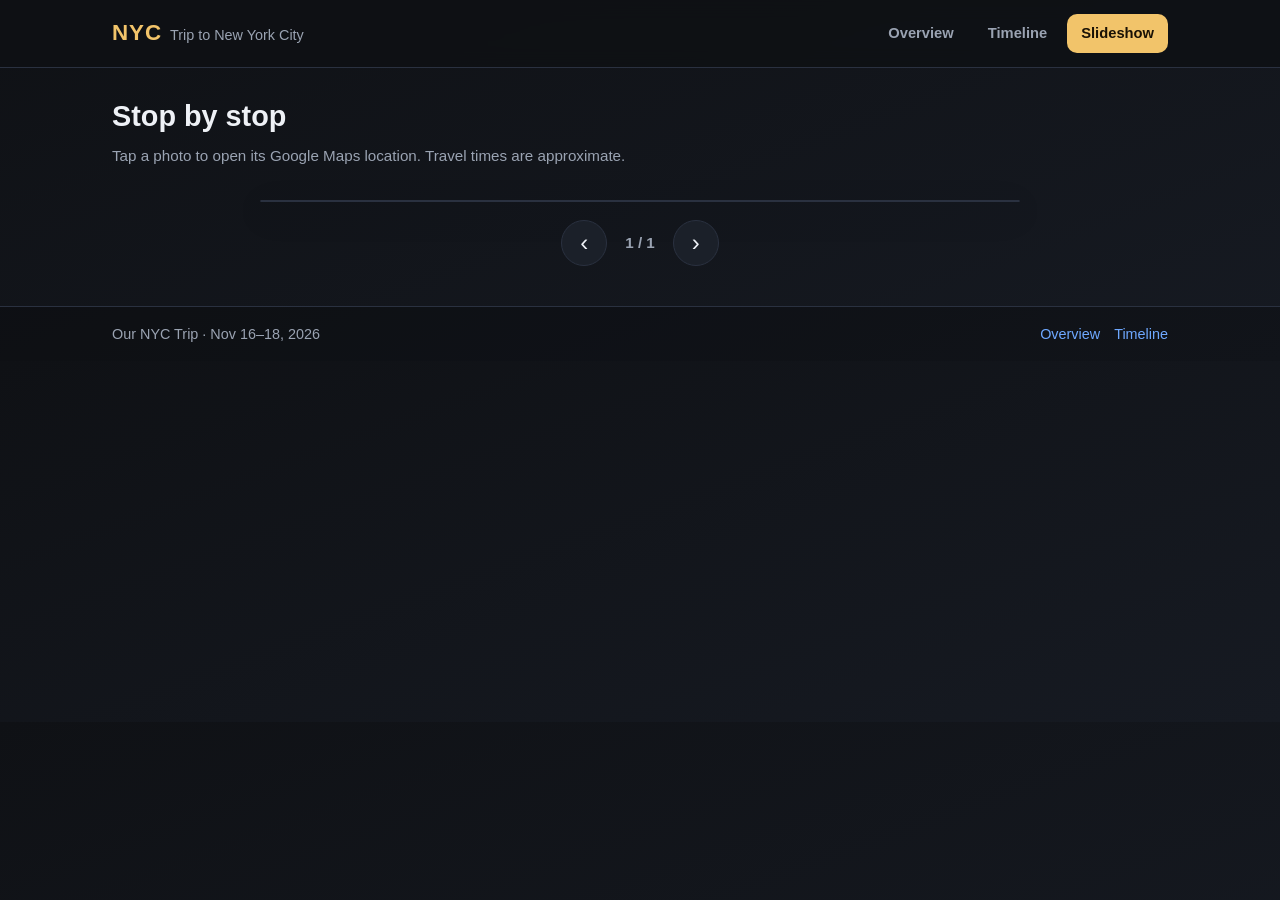
==== slideshow.html @ ad0619a7 "NYC trip 2026 website - overview, timeline, slideshow" ====
<!DOCTYPE html>
<html lang="en">
<head>
<meta charset="utf-8">
<meta name="viewport" content="width=device-width, initial-scale=1">
<title>New York City Trip · Slideshow</title>
<link rel="icon" href="data:image/svg+xml,<svg xmlns='http://www.w3.org/2000/svg' viewBox='0 0 100 100'><text y='.9em' font-size='90'>🗽</text></svg>">
<link rel="stylesheet" href="style.css">
</head>
<body>
<header class="site-header">
  <div class="header-inner">
    <div class="brand">
      <span class="brand-city">NYC</span>
      <span class="brand-sub">Trip to New York City</span>
    </div>
    <nav class="nav">
      <a href="index.html" class="nav-link">Overview</a>
      <a href="timeline.html" class="nav-link">Timeline</a>
      <a href="slideshow.html" class="nav-link active">Slideshow</a>
    </nav>
  </div>
</header>

<main>
  <div class="page-head">
    <h1>Stop by stop</h1>
    <p class="page-sub">Tap a photo to open its Google Maps location. Travel times are approximate.</p>
  </div>

  <div class="slide-stage" id="stage">
    <div class="slide" id="slide"></div>
    <div class="slide-nav">
      <button class="slide-btn" id="prev">‹</button>
      <div class="slide-counter" id="counter">1 / 1</div>
      <button class="slide-btn" id="next">›</button>
    </div>
  </div>
</main>

<footer class="site-footer">
  <div class="footer-inner">
    <span>Our NYC Trip · Nov 16–18, 2026</span>
    <span class="footer-links"><a href="index.html">Overview</a><a href="timeline.html">Timeline</a></span>
  </div>
</footer>

<script>
(function(){
  var slides = window.TRIP.slides;
  var idx = 0;
  var stage = document.getElementById("slide");
  var counter = document.getElementById("counter");
  document.getElementById("prev").onclick = function(){ idx=(idx-1+slides.length)%slides.length; render(); };
  document.getElementById("next").onclick = function(){ idx=(idx+1)%slides.length; render(); };

  function render(){
    var s = slides[idx];
    var travel = s.travel||{};
    var travelLine = travel.name ? "Getting here: from " + travel.name : "";
    var travelMode = travel.mode==="walk" ? " (~"+travel.min+" min walk)"
                    : travel.mode==="taxi" ? " (~"+travel.min+" min by taxi)"
                    : travel.mode==="flight" ? " (by flight)" : "";
    stage.innerHTML =
      "<div class=\"slide-img-wrap\">" +
        "<img src=\"assets/"+s.photo+"\" alt=\""+s.name+"\">" +
        "<div class=\"slide-img-label\">"+s.name+"</div>" +
      "</div>" +
      "<div class=\"slide-info\">" +
        "<div class=\"slide-day\">"+s.day+" · "+s.time+"</div>" +
        "<h2 class=\"slide-name\">"+s.name+"</h2>" +
        "<div class=\"slide-type\">"+s.type+"</div>" +
        "<p class=\"slide-action\">"+s.action+"</p>" +
        (travelLine ? "<p class=\"slide-travel\">"+travelLine+travelMode+"</p>" : "") +
        (s.hours ? "<p class=\"slide-hours\">🕒 "+s.hours+"</p>" : "") +
        "<div class=\"slide-links\">" +
          "<a href=\""+s.gmaps+"\" target=\"_blank\" rel=\"noopener\">📍 Google Maps</a>" +
          (s.website ? "<a href=\""+s.website+"\" target=\"_blank\" rel=\"noopener\">🔗 Website</a>" : "") +
        "</div>" +
      "</div>";
    counter.textContent = (idx+1) + " / " + slides.length;
  }
  render();
})();
</script>
</body>
</html>
---- style.css ----
/* ===== NYC Trip — shared styles ===== */
:root{
  --bg:#0f1115;
  --bg2:#161a22;
  --card:#1b2029;
  --card2:#202632;
  --ink:#eef1f6;
  --muted:#9aa3b2;
  --line:#2a3140;
  --accent:#f2c46a;
  --accent2:#6ea8ff;
  --shadow:0 10px 30px rgba(0,0,0,.45);
  --radius:16px;
}
*{box-sizing:border-box}
html,body{margin:0;padding:0}
body{
  font-family:-apple-system,BlinkMacSystemFont,"Segoe UI",Roboto,Helvetica,Arial,sans-serif;
  background:linear-gradient(160deg,var(--bg),var(--bg2));
  color:var(--ink);
  line-height:1.55;
  -webkit-font-smoothing:antialiased;
}
a{color:inherit}

/* ===== Header ===== */
.site-header{
  position:sticky;top:0;z-index:50;
  background:rgba(15,17,21,.85);
  backdrop-filter:blur(10px);
  border-bottom:1px solid var(--line);
}
.header-inner{
  max-width:1100px;margin:0 auto;
  display:flex;align-items:center;justify-content:space-between;
  padding:14px 22px;gap:16px;flex-wrap:wrap;
}
.brand{display:flex;align-items:baseline;gap:8px}
.brand-city{font-weight:800;font-size:1.4rem;letter-spacing:.04em;color:var(--accent)}
.brand-sub{color:var(--muted);font-size:.9rem}
.nav{display:flex;gap:6px}
.nav-link{
  padding:8px 14px;border-radius:10px;color:var(--muted);
  text-decoration:none;font-weight:600;font-size:.92rem;
  transition:background .2s,color .2s;
}
.nav-link:hover{background:var(--card2);color:var(--ink)}
.nav-link.active{background:var(--accent);color:#1a1205}

/* ===== Layout ===== */
main{max-width:1100px;margin:0 auto;padding:0 22px 40px}
.section{padding:34px 0}
.section-title{
  font-size:1.55rem;font-weight:700;margin:0 0 6px;letter-spacing:.01em;
}
.section-note{color:var(--muted);margin:0 0 18px;font-size:.95rem}
.page-head{padding:26px 0 8px}
.page-head h1{font-size:1.8rem;margin:0 0 6px}
.page-sub{color:var(--muted);margin:0;font-size:.95rem}

/* ===== Hero ===== */
.hero{
  display:grid;grid-template-columns:1fr;gap:24px;
  padding:38px 0 26px;
}
.hero-text .kicker{color:var(--accent2);font-weight:700;margin:0 0 6px}
.hero-text h1{font-size:clamp(1.9rem,4vw,2.8rem);margin:0 0 8px;line-height:1.05}
.hero-sub{color:var(--muted);margin:0 0 20px;font-size:1.05rem}
.hero-cta{display:flex;gap:12px;flex-wrap:wrap}
.btn{
  display:inline-block;padding:12px 20px;border-radius:12px;font-weight:700;
  text-decoration:none;transition:transform .12s,background .2s;
}
.btn:active{transform:scale(.97)}
.btn-primary{background:var(--accent);color:#1a1205}
.btn-primary:hover{filter:brightness(1.08)}
.btn-ghost{border:1px solid var(--line);color:var(--ink)}
.btn-ghost:hover{background:var(--card2)}
.hero-photo{
  background:url("assets/times-square-0.jpg") center/cover no-repeat;
  height:320px;border-radius:var(--radius);box-shadow:var(--shadow);
  margin-top:8px;
}

/* ===== Cards (overview) ===== */
.card-grid{
  display:grid;grid-template-columns:repeat(auto-fit,minmax(280px,1fr));gap:16px;
}
.card{
  background:var(--card);border:1px solid var(--line);border-radius:var(--radius);
  padding:18px;
}
.card-icon{font-size:1.7rem;margin-bottom:6px}
.card h3{margin:0 0 10px;font-size:1.1rem}
.flight-row{margin-bottom:10px}
.flight-label{display:block;font-weight:700;color:var(--accent2);margin-bottom:3px}
.flight-line{font-size:.95rem}
.flight-time{color:var(--muted);font-size:.85rem}
.hotel-card{display:flex;gap:14px;align-items:flex-start}
.hotel-thumb{width:88px;height:88px;border-radius:12px;object-fit:cover;flex:0 0 auto}
.hotel-name{font-weight:700}
.hotel-addr{color:var(--muted);font-size:.85rem;margin:2px 0 8px}
.hotel-meta{display:flex;gap:8px;flex-wrap:wrap}
.meta-chip{
  background:var(--card2);border:1px solid var(--line);border-radius:20px;
  padding:4px 10px;font-size:.82rem;
}
.meta-chip a{color:var(--accent2);text-decoration:none}
.travelers{font-size:1rem}
.glance{margin:0;padding-left:20px}
.glance li{margin-bottom:4px;color:var(--muted)}

/* ===== Day cards ===== */
.day-cards{display:grid;grid-template-columns:repeat(auto-fit,minmax(240px,1fr));gap:16px}
.day-card{
  background:var(--card);border:1px solid var(--line);border-radius:var(--radius);
  padding:18px;
}
.day-card-head{font-weight:700;color:var(--accent);margin-bottom:10px}
.day-card ul{margin:0;padding-left:18px;color:var(--muted)}
.day-card li{margin-bottom:5px}

/* ===== Sights grid ===== */
.sight-grid{display:grid;grid-template-columns:repeat(auto-fill,minmax(150px,1fr));gap:14px}
.sight{display:block;text-align:center;border-radius:14px;overflow:hidden;border:1px solid var(--line)}
.sight img{width:100%;height:110px;object-fit:cover;display:block}
.sight span{display:block;padding:8px;color:var(--ink);font-size:.85rem;font-weight:600;background:var(--card)}
.sight:hover img{opacity:.9}

/* ===== Timeline ===== */
.tl-day{margin-top:34px}
.tl-day-head{
  display:flex;align-items:baseline;gap:12px;
  margin-bottom:14px;padding-bottom:8px;border-bottom:1px solid var(--line);
}
.tl-day-label{font-size:1.35rem;font-weight:800;color:var(--accent)}
.tl-day-date{color:var(--muted);font-size:.9rem}
.tl-list{list-style:none;margin:0;padding:0;position:relative}
.tl-item{position:relative;padding-left:26px;margin-bottom:0}
.tl-item::before{
  content:"";position:absolute;left:0;top:0;width:11px;height:11px;border-radius:50%;
  background:var(--accent);box-shadow:0 0 0 3px rgba(242,196,106,.2);
}
.tl-item:not(:last-child)::after{
  content:"";position:absolute;left:5px;top:13px;bottom:-22px;width:1px;background:var(--line);
}
.tl-travel{color:var(--muted);font-size:.88rem;margin:6px 0 10px}
.tl-travel-mode{font-weight:700;color:var(--ink)}
.tl-travel-note{color:var(--muted);font-size:.8rem}
.tl-card{
  background:var(--card);border:1px solid var(--line);border-radius:14px;
  padding:14px 16px;margin-bottom:26px;
}
.tl-card-top{display:flex;justify-content:space-between;align-items:center;gap:10px}
.tl-time{font-weight:700;color:var(--accent2)}
.tl-type{font-size:.78rem;color:var(--muted);text-transform:uppercase;letter-spacing:.04em}
.tl-card-name{font-size:1.1rem;font-weight:700;margin:6px 0 3px}
.tl-card-action{color:var(--muted);font-size:.92rem;margin-bottom:8px}
.tl-card-links a{color:var(--accent2);text-decoration:none;font-weight:600;font-size:.9rem}
.tl-card-links a:hover{text-decoration:underline}
.tl-free{margin-top:10px}
.tl-free-label{font-weight:700;color:var(--accent);font-size:.9rem}
.tl-free-chip{
  display:inline-block;background:var(--card2);border:1px solid var(--line);
  border-radius:20px;padding:4px 12px;margin:6px 4px 0 0;color:var(--ink);
  text-decoration:none;font-size:.85rem;
}
.tl-free-chip:hover{border-color:var(--accent2)}

/* ===== Slideshow ===== */
.slide-stage{max-width:760px;margin:24px auto 0}
.slide{
  background:var(--card);border:1px solid var(--line);border-radius:var(--radius);
  overflow:hidden;box-shadow:var(--shadow);
}
.slide-img-wrap{position:relative}
.slide-img-wrap img{width:100%;height:400px;object-fit:cover;display:block}
.slide-img-label{
  position:absolute;left:16px;bottom:16px;background:rgba(0,0,0,.55);
  padding:6px 14px;border-radius:8px;font-weight:700;font-size:1rem;
}
.slide-info{padding:20px 22px}
.slide-day{color:var(--accent2);font-weight:700;font-size:.9rem}
.slide-name{font-size:1.5rem;margin:4px 0 4px}
.slide-type{color:var(--muted);font-size:.85rem;text-transform:uppercase;letter-spacing:.04em;margin-bottom:8px}
.slide-action{color:var(--ink);margin:0 0 10px}
.slide-travel{color:var(--muted);font-size:.92rem;margin:0 0 6px}
.slide-hours{color:var(--muted);font-size:.9rem;margin:0 0 10px}
.slide-links{display:flex;gap:12px;flex-wrap:wrap}
.slide-links a{
  display:inline-block;background:var(--accent);color:#1a1205;
  padding:10px 16px;border-radius:12px;text-decoration:none;font-weight:700;
}
.slide-links a:hover{filter:brightness(1.08)}
.slide-nav{display:flex;align-items:center;justify-content:center;gap:18px;margin-top:18px}
.slide-btn{
  width:46px;height:46px;border-radius:50%;border:1px solid var(--line);
  background:var(--card);color:var(--ink);font-size:1.5rem;cursor:pointer;
}
.slide-btn:hover{background:var(--card2)}
.slide-counter{color:var(--muted);font-size:.95rem;font-weight:600}

/* ===== Footer ===== */
.site-footer{border-top:1px solid var(--line);background:rgba(0,0,0,.25)}
.footer-inner{
  max-width:1100px;margin:0 auto;padding:16px 22px;
  display:flex;justify-content:space-between;flex-wrap:wrap;gap:8px;color:var(--muted);font-size:.9rem;
}
.footer-links{display:flex;gap:14px}
.footer-links a{color:var(--accent2);text-decoration:none}

/* ===== Responsive ===== */
@media(max-width:640px){
  .hero-photo{height:240px}
  .slide-img-wrap img{height:280px}
  .header-inner{padding:12px 14px}
  main{padding:0 14px 30px}
}
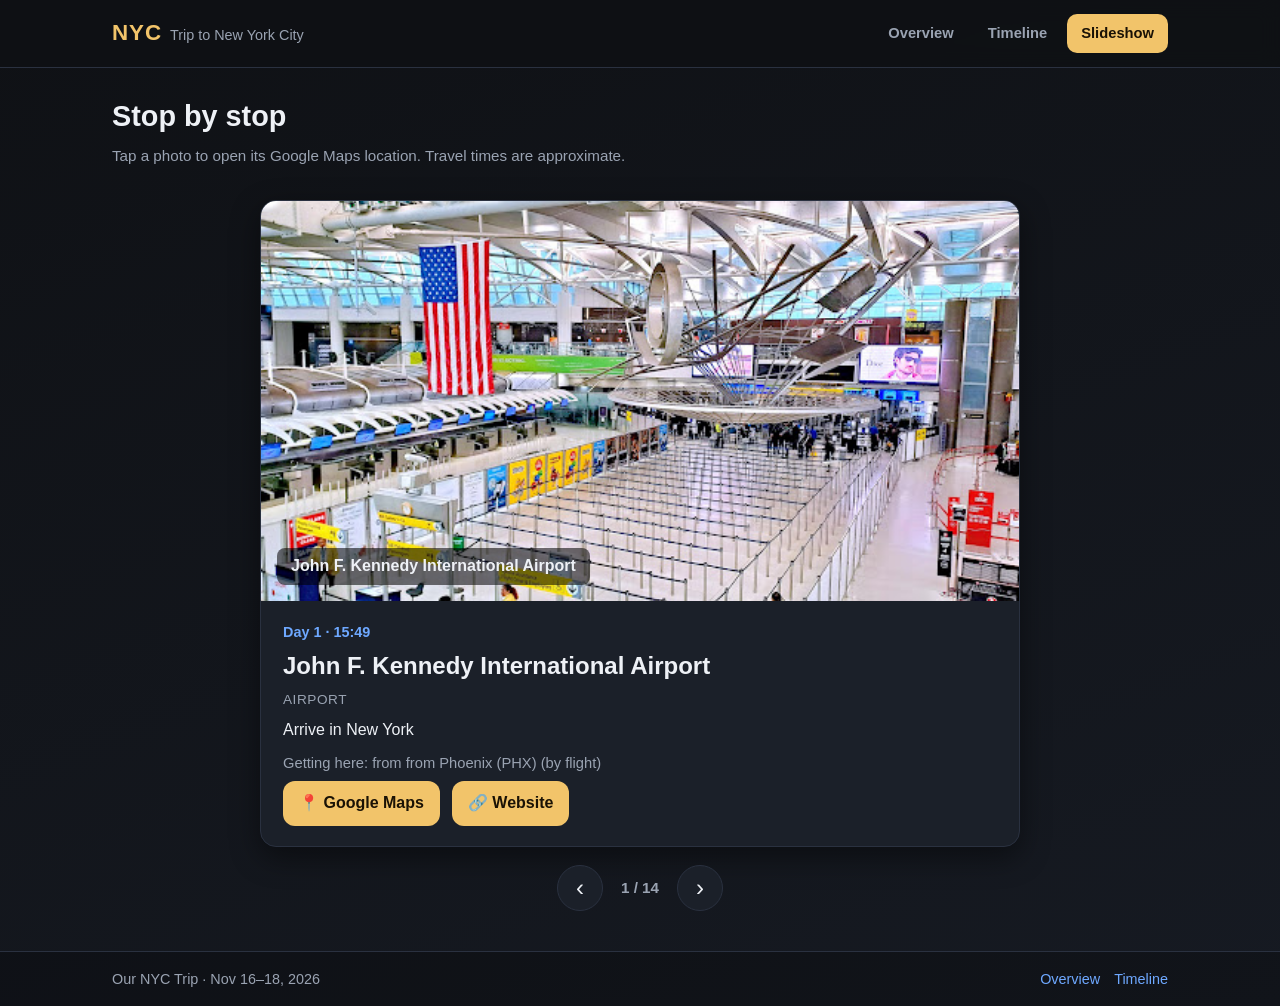
==== commit 0207413e: "Fix timeline/slideshow (load data.js), update Day 2 plan, fix weekday labels" ====
--- a/slideshow.html
+++ b/slideshow.html
@@ -45,6 +45,7 @@
   </div>
 </footer>
 
+<script src="data.js"></script>
 <script>
 (function(){
   var slides = window.TRIP.slides;
@@ -61,6 +62,15 @@
     var travelMode = travel.mode==="walk" ? " (~"+travel.min+" min walk)"
                     : travel.mode==="taxi" ? " (~"+travel.min+" min by taxi)"
                     : travel.mode==="flight" ? " (by flight)" : "";
+    var opts = "";
+    if(s.options){
+      opts = "<div class=\"slide-options\">";
+      opts += "<span class=\"tl-options-label\">Pick one:</span> ";
+      s.options.forEach(function(o){
+        opts += "<a class=\"tl-free-chip\" href=\""+o.gmaps+"\" target=\"_blank\" rel=\"noopener\">"+o.name+"</a>";
+      });
+      opts += "</div>";
+    }
     stage.innerHTML =
       "<div class=\"slide-img-wrap\">" +
         "<img src=\"assets/"+s.photo+"\" alt=\""+s.name+"\">" +
@@ -73,6 +83,7 @@
         "<p class=\"slide-action\">"+s.action+"</p>" +
         (travelLine ? "<p class=\"slide-travel\">"+travelLine+travelMode+"</p>" : "") +
         (s.hours ? "<p class=\"slide-hours\">🕒 "+s.hours+"</p>" : "") +
+        opts +
         "<div class=\"slide-links\">" +
           "<a href=\""+s.gmaps+"\" target=\"_blank\" rel=\"noopener\">📍 Google Maps</a>" +
           (s.website ? "<a href=\""+s.website+"\" target=\"_blank\" rel=\"noopener\">🔗 Website</a>" : "") +
--- a/style.css
+++ b/style.css
@@ -216,3 +216,9 @@
   .header-inner{padding:12px 14px}
   main{padding:0 14px 30px}
 }
+
+/* ===== Options (dinner choice) ===== */
+.tl-travel-from{color:var(--muted)}
+.tl-options,.slide-options{margin:10px 0;display:flex;flex-wrap:wrap;gap:8px;align-items:center}
+.tl-options-label{color:var(--muted);font-size:.9rem;font-weight:600}
+.tl-options .tl-free-chip,.slide-options .tl-free-chip{background:var(--accent);color:#1a1205;font-weight:600}
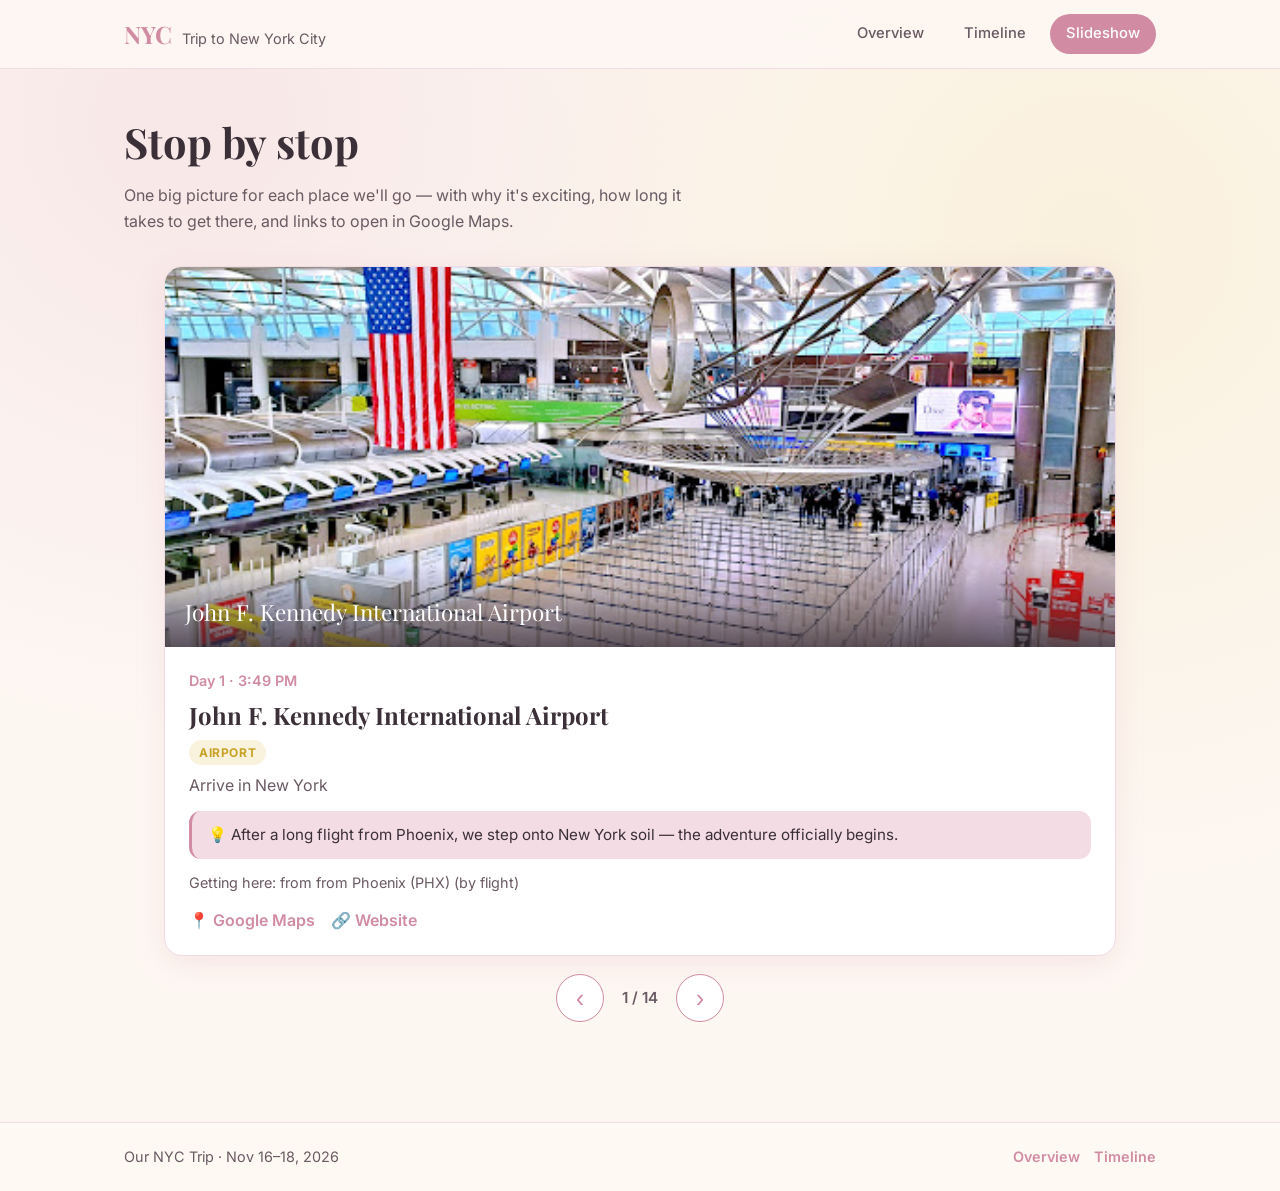
==== commit c9d41518: "Girly-modern redesign: AM/PM times, thoughtful notes, gap suggestions, brand-store photos" ====
--- a/slideshow.html
+++ b/slideshow.html
@@ -4,7 +4,10 @@
 <meta charset="utf-8">
 <meta name="viewport" content="width=device-width, initial-scale=1">
 <title>New York City Trip · Slideshow</title>
-<link rel="icon" href="data:image/svg+xml,<svg xmlns='http://www.w3.org/2000/svg' viewBox='0 0 100 100'><text y='.9em' font-size='90'>🗽</text></svg>">
+<link rel="icon" href="data:image/svg+xml,<svg xmlns='http://www.w3.org/2000/svg' viewBox='0 0 100 100'><text y='.9em' font-size='90'>✨</text></svg>">
+<link rel="preconnect" href="https://fonts.googleapis.com">
+<link rel="preconnect" href="https://fonts.gstatic.com" crossorigin>
+<link href="https://fonts.googleapis.com/css2?family=Playfair+Display:ital,wght@0,500;0,700;1,500&family=Inter:wght@400;500;600&display=swap" rel="stylesheet">
 <link rel="stylesheet" href="style.css">
 </head>
 <body>
@@ -25,15 +28,15 @@
 <main>
   <div class="page-head">
     <h1>Stop by stop</h1>
-    <p class="page-sub">Tap a photo to open its Google Maps location. Travel times are approximate.</p>
+    <p class="page-sub">One big picture for each place we'll go — with why it's exciting, how long it takes to get there, and links to open in Google Maps.</p>
   </div>
 
   <div class="slide-stage" id="stage">
     <div class="slide" id="slide"></div>
     <div class="slide-nav">
-      <button class="slide-btn" id="prev">‹</button>
+      <button class="slide-btn" id="prev" aria-label="Previous">‹</button>
       <div class="slide-counter" id="counter">1 / 1</div>
-      <button class="slide-btn" id="next">›</button>
+      <button class="slide-btn" id="next" aria-label="Next">›</button>
     </div>
   </div>
 </main>
@@ -55,6 +58,21 @@
   document.getElementById("prev").onclick = function(){ idx=(idx-1+slides.length)%slides.length; render(); };
   document.getElementById("next").onclick = function(){ idx=(idx+1)%slides.length; render(); };
 
+  function gapBlock(gap){
+    if(!gap) return "";
+    var h = "<div class=\"slide-gap\">";
+    h += "<span class=\"tl-gap-label\">✨ " + gap.text + "</span>";
+    h += "<span class=\"tl-gap-sub\">Ideas to fill it:</span> ";
+    (gap.suggestions||[]).forEach(function(k){
+      var p = window.TRIP.places ? window.TRIP.places[k] : null;
+      if(p){
+        h += "<a class=\"tl-free-chip\" href=\"" + p.gmaps + "\" target=\"_blank\" rel=\"noopener\">"+p.name+"</a>";
+      }
+    });
+    h += "</div>";
+    return h;
+  }
+
   function render(){
     var s = slides[idx];
     var travel = s.travel||{};
@@ -67,10 +85,11 @@
       opts = "<div class=\"slide-options\">";
       opts += "<span class=\"tl-options-label\">Pick one:</span> ";
       s.options.forEach(function(o){
-        opts += "<a class=\"tl-free-chip\" href=\""+o.gmaps+"\" target=\"_blank\" rel=\"noopener\">"+o.name+"</a>";
+        opts += "<a class=\"tl-free-chip\" href=\"" + o.gmaps + "\" target=\"_blank\" rel=\"noopener\">"+o.name+"</a>";
       });
       opts += "</div>";
     }
+    var note = s.note ? "<p class=\"slide-note\">💡 " + s.note + "</p>" : "";
     stage.innerHTML =
       "<div class=\"slide-img-wrap\">" +
         "<img src=\"assets/"+s.photo+"\" alt=\""+s.name+"\">" +
@@ -81,9 +100,11 @@
         "<h2 class=\"slide-name\">"+s.name+"</h2>" +
         "<div class=\"slide-type\">"+s.type+"</div>" +
         "<p class=\"slide-action\">"+s.action+"</p>" +
+        note +
         (travelLine ? "<p class=\"slide-travel\">"+travelLine+travelMode+"</p>" : "") +
         (s.hours ? "<p class=\"slide-hours\">🕒 "+s.hours+"</p>" : "") +
         opts +
+        "<div class=\"slide-gap-wrap\">" + gapBlock(s.gap) + "</div>" +
         "<div class=\"slide-links\">" +
           "<a href=\""+s.gmaps+"\" target=\"_blank\" rel=\"noopener\">📍 Google Maps</a>" +
           (s.website ? "<a href=\""+s.website+"\" target=\"_blank\" rel=\"noopener\">🔗 Website</a>" : "") +
--- a/style.css
+++ b/style.css
@@ -1,224 +1,470 @@
-/* ===== NYC Trip — shared styles ===== */
-:root{
-  --bg:#0f1115;
-  --bg2:#161a22;
-  --card:#1b2029;
-  --card2:#202632;
-  --ink:#eef1f6;
-  --muted:#9aa3b2;
-  --line:#2a3140;
-  --accent:#f2c46a;
-  --accent2:#6ea8ff;
-  --shadow:0 10px 30px rgba(0,0,0,.45);
-  --radius:16px;
-}
-*{box-sizing:border-box}
-html,body{margin:0;padding:0}
-body{
-  font-family:-apple-system,BlinkMacSystemFont,"Segoe UI",Roboto,Helvetica,Arial,sans-serif;
-  background:linear-gradient(160deg,var(--bg),var(--bg2));
-  color:var(--ink);
-  line-height:1.55;
-  -webkit-font-smoothing:antialiased;
-}
-a{color:inherit}
-
-/* ===== Header ===== */
-.site-header{
-  position:sticky;top:0;z-index:50;
-  background:rgba(15,17,21,.85);
-  backdrop-filter:blur(10px);
-  border-bottom:1px solid var(--line);
-}
-.header-inner{
-  max-width:1100px;margin:0 auto;
-  display:flex;align-items:center;justify-content:space-between;
-  padding:14px 22px;gap:16px;flex-wrap:wrap;
-}
-.brand{display:flex;align-items:baseline;gap:8px}
-.brand-city{font-weight:800;font-size:1.4rem;letter-spacing:.04em;color:var(--accent)}
-.brand-sub{color:var(--muted);font-size:.9rem}
-.nav{display:flex;gap:6px}
-.nav-link{
-  padding:8px 14px;border-radius:10px;color:var(--muted);
-  text-decoration:none;font-weight:600;font-size:.92rem;
-  transition:background .2s,color .2s;
-}
-.nav-link:hover{background:var(--card2);color:var(--ink)}
-.nav-link.active{background:var(--accent);color:#1a1205}
-
-/* ===== Layout ===== */
-main{max-width:1100px;margin:0 auto;padding:0 22px 40px}
-.section{padding:34px 0}
-.section-title{
-  font-size:1.55rem;font-weight:700;margin:0 0 6px;letter-spacing:.01em;
-}
-.section-note{color:var(--muted);margin:0 0 18px;font-size:.95rem}
-.page-head{padding:26px 0 8px}
-.page-head h1{font-size:1.8rem;margin:0 0 6px}
-.page-sub{color:var(--muted);margin:0;font-size:.95rem}
-
-/* ===== Hero ===== */
-.hero{
-  display:grid;grid-template-columns:1fr;gap:24px;
-  padding:38px 0 26px;
-}
-.hero-text .kicker{color:var(--accent2);font-weight:700;margin:0 0 6px}
-.hero-text h1{font-size:clamp(1.9rem,4vw,2.8rem);margin:0 0 8px;line-height:1.05}
-.hero-sub{color:var(--muted);margin:0 0 20px;font-size:1.05rem}
-.hero-cta{display:flex;gap:12px;flex-wrap:wrap}
-.btn{
-  display:inline-block;padding:12px 20px;border-radius:12px;font-weight:700;
-  text-decoration:none;transition:transform .12s,background .2s;
-}
-.btn:active{transform:scale(.97)}
-.btn-primary{background:var(--accent);color:#1a1205}
-.btn-primary:hover{filter:brightness(1.08)}
-.btn-ghost{border:1px solid var(--line);color:var(--ink)}
-.btn-ghost:hover{background:var(--card2)}
-.hero-photo{
-  background:url("assets/times-square-0.jpg") center/cover no-repeat;
-  height:320px;border-radius:var(--radius);box-shadow:var(--shadow);
-  margin-top:8px;
-}
-
-/* ===== Cards (overview) ===== */
-.card-grid{
-  display:grid;grid-template-columns:repeat(auto-fit,minmax(280px,1fr));gap:16px;
-}
-.card{
-  background:var(--card);border:1px solid var(--line);border-radius:var(--radius);
-  padding:18px;
-}
-.card-icon{font-size:1.7rem;margin-bottom:6px}
-.card h3{margin:0 0 10px;font-size:1.1rem}
-.flight-row{margin-bottom:10px}
-.flight-label{display:block;font-weight:700;color:var(--accent2);margin-bottom:3px}
-.flight-line{font-size:.95rem}
-.flight-time{color:var(--muted);font-size:.85rem}
-.hotel-card{display:flex;gap:14px;align-items:flex-start}
-.hotel-thumb{width:88px;height:88px;border-radius:12px;object-fit:cover;flex:0 0 auto}
-.hotel-name{font-weight:700}
-.hotel-addr{color:var(--muted);font-size:.85rem;margin:2px 0 8px}
-.hotel-meta{display:flex;gap:8px;flex-wrap:wrap}
-.meta-chip{
-  background:var(--card2);border:1px solid var(--line);border-radius:20px;
-  padding:4px 10px;font-size:.82rem;
-}
-.meta-chip a{color:var(--accent2);text-decoration:none}
-.travelers{font-size:1rem}
-.glance{margin:0;padding-left:20px}
-.glance li{margin-bottom:4px;color:var(--muted)}
-
-/* ===== Day cards ===== */
-.day-cards{display:grid;grid-template-columns:repeat(auto-fit,minmax(240px,1fr));gap:16px}
-.day-card{
-  background:var(--card);border:1px solid var(--line);border-radius:var(--radius);
-  padding:18px;
-}
-.day-card-head{font-weight:700;color:var(--accent);margin-bottom:10px}
-.day-card ul{margin:0;padding-left:18px;color:var(--muted)}
-.day-card li{margin-bottom:5px}
-
-/* ===== Sights grid ===== */
-.sight-grid{display:grid;grid-template-columns:repeat(auto-fill,minmax(150px,1fr));gap:14px}
-.sight{display:block;text-align:center;border-radius:14px;overflow:hidden;border:1px solid var(--line)}
-.sight img{width:100%;height:110px;object-fit:cover;display:block}
-.sight span{display:block;padding:8px;color:var(--ink);font-size:.85rem;font-weight:600;background:var(--card)}
-.sight:hover img{opacity:.9}
-
-/* ===== Timeline ===== */
-.tl-day{margin-top:34px}
-.tl-day-head{
-  display:flex;align-items:baseline;gap:12px;
-  margin-bottom:14px;padding-bottom:8px;border-bottom:1px solid var(--line);
-}
-.tl-day-label{font-size:1.35rem;font-weight:800;color:var(--accent)}
-.tl-day-date{color:var(--muted);font-size:.9rem}
-.tl-list{list-style:none;margin:0;padding:0;position:relative}
-.tl-item{position:relative;padding-left:26px;margin-bottom:0}
-.tl-item::before{
-  content:"";position:absolute;left:0;top:0;width:11px;height:11px;border-radius:50%;
-  background:var(--accent);box-shadow:0 0 0 3px rgba(242,196,106,.2);
-}
-.tl-item:not(:last-child)::after{
-  content:"";position:absolute;left:5px;top:13px;bottom:-22px;width:1px;background:var(--line);
-}
-.tl-travel{color:var(--muted);font-size:.88rem;margin:6px 0 10px}
-.tl-travel-mode{font-weight:700;color:var(--ink)}
-.tl-travel-note{color:var(--muted);font-size:.8rem}
-.tl-card{
-  background:var(--card);border:1px solid var(--line);border-radius:14px;
-  padding:14px 16px;margin-bottom:26px;
-}
-.tl-card-top{display:flex;justify-content:space-between;align-items:center;gap:10px}
-.tl-time{font-weight:700;color:var(--accent2)}
-.tl-type{font-size:.78rem;color:var(--muted);text-transform:uppercase;letter-spacing:.04em}
-.tl-card-name{font-size:1.1rem;font-weight:700;margin:6px 0 3px}
-.tl-card-action{color:var(--muted);font-size:.92rem;margin-bottom:8px}
-.tl-card-links a{color:var(--accent2);text-decoration:none;font-weight:600;font-size:.9rem}
-.tl-card-links a:hover{text-decoration:underline}
-.tl-free{margin-top:10px}
-.tl-free-label{font-weight:700;color:var(--accent);font-size:.9rem}
-.tl-free-chip{
-  display:inline-block;background:var(--card2);border:1px solid var(--line);
-  border-radius:20px;padding:4px 12px;margin:6px 4px 0 0;color:var(--ink);
-  text-decoration:none;font-size:.85rem;
-}
-.tl-free-chip:hover{border-color:var(--accent2)}
-
-/* ===== Slideshow ===== */
-.slide-stage{max-width:760px;margin:24px auto 0}
-.slide{
-  background:var(--card);border:1px solid var(--line);border-radius:var(--radius);
-  overflow:hidden;box-shadow:var(--shadow);
-}
-.slide-img-wrap{position:relative}
-.slide-img-wrap img{width:100%;height:400px;object-fit:cover;display:block}
-.slide-img-label{
-  position:absolute;left:16px;bottom:16px;background:rgba(0,0,0,.55);
-  padding:6px 14px;border-radius:8px;font-weight:700;font-size:1rem;
-}
-.slide-info{padding:20px 22px}
-.slide-day{color:var(--accent2);font-weight:700;font-size:.9rem}
-.slide-name{font-size:1.5rem;margin:4px 0 4px}
-.slide-type{color:var(--muted);font-size:.85rem;text-transform:uppercase;letter-spacing:.04em;margin-bottom:8px}
-.slide-action{color:var(--ink);margin:0 0 10px}
-.slide-travel{color:var(--muted);font-size:.92rem;margin:0 0 6px}
-.slide-hours{color:var(--muted);font-size:.9rem;margin:0 0 10px}
-.slide-links{display:flex;gap:12px;flex-wrap:wrap}
-.slide-links a{
-  display:inline-block;background:var(--accent);color:#1a1205;
-  padding:10px 16px;border-radius:12px;text-decoration:none;font-weight:700;
-}
-.slide-links a:hover{filter:brightness(1.08)}
-.slide-nav{display:flex;align-items:center;justify-content:center;gap:18px;margin-top:18px}
-.slide-btn{
-  width:46px;height:46px;border-radius:50%;border:1px solid var(--line);
-  background:var(--card);color:var(--ink);font-size:1.5rem;cursor:pointer;
-}
-.slide-btn:hover{background:var(--card2)}
-.slide-counter{color:var(--muted);font-size:.95rem;font-weight:600}
-
-/* ===== Footer ===== */
-.site-footer{border-top:1px solid var(--line);background:rgba(0,0,0,.25)}
-.footer-inner{
-  max-width:1100px;margin:0 auto;padding:16px 22px;
-  display:flex;justify-content:space-between;flex-wrap:wrap;gap:8px;color:var(--muted);font-size:.9rem;
-}
-.footer-links{display:flex;gap:14px}
-.footer-links a{color:var(--accent2);text-decoration:none}
-
-/* ===== Responsive ===== */
-@media(max-width:640px){
-  .hero-photo{height:240px}
-  .slide-img-wrap img{height:280px}
-  .header-inner{padding:12px 14px}
-  main{padding:0 14px 30px}
-}
-
-/* ===== Options (dinner choice) ===== */
-.tl-travel-from{color:var(--muted)}
-.tl-options,.slide-options{margin:10px 0;display:flex;flex-wrap:wrap;gap:8px;align-items:center}
-.tl-options-label{color:var(--muted);font-size:.9rem;font-weight:600}
-.tl-options .tl-free-chip,.slide-options .tl-free-chip{background:var(--accent);color:#1a1205;font-weight:600}
+/* ============================================================
+   NYC Trip 2026 — Modern + Soft / "Girly" Design System
+   Palette: warm cream + blush rose + gold accents
+   Fonts: Playfair Display (headings) + Inter (body)
+   ============================================================ */
+
+:root {
+  --bg: #fdf7f2;
+  --bg-soft: #fff9f4;
+  --ink: #3b2f38;
+  --ink-soft: #6a5a63;
+  --rose: #e6b8c4;
+  --rose-deep: #d18ca4;
+  --rose-light: #f3dce4;
+  --gold: #c9a227;
+  --gold-light: #e8cf7a;
+  --white: #ffffff;
+  --card: #ffffff;
+  --border: #f0dce4;
+  --shadow: 0 8px 30px rgba(209, 140, 164, 0.16);
+  --shadow-soft: 0 4px 16px rgba(209, 140, 164, 0.12);
+  --radius: 18px;
+  --radius-sm: 12px;
+}
+
+* { box-sizing: border-box; }
+
+html { scroll-behavior: smooth; }
+
+body {
+  margin: 0;
+  font-family: 'Inter', -apple-system, BlinkMacSystemFont, sans-serif;
+  background:
+    radial-gradient(circle at 15% 10%, rgba(230,184,196,0.25), transparent 40%),
+    radial-gradient(circle at 85% 20%, rgba(232,207,122,0.18), transparent 45%),
+    var(--bg);
+  color: var(--ink);
+  line-height: 1.6;
+  -webkit-font-smoothing: antialiased;
+}
+
+h1, h2, h3 { font-family: 'Playfair Display', Georgia, serif; color: var(--ink); }
+
+/* ---------- Header / Nav ---------- */
+.site-header {
+  position: sticky;
+  top: 0;
+  z-index: 50;
+  background: rgba(253, 247, 242, 0.92);
+  backdrop-filter: blur(10px);
+  -webkit-backdrop-filter: blur(10px);
+  border-bottom: 1px solid var(--border);
+}
+.header-inner {
+  max-width: 1080px;
+  margin: 0 auto;
+  padding: 14px 24px;
+  display: flex;
+  align-items: center;
+  justify-content: space-between;
+  flex-wrap: wrap;
+  gap: 12px;
+}
+.brand { display: flex; align-items: baseline; gap: 10px; }
+.brand-city {
+  font-family: 'Playfair Display', serif;
+  font-weight: 700;
+  font-size: 1.5rem;
+  color: var(--rose-deep);
+}
+.brand-sub { font-size: 0.9rem; color: var(--ink-soft); }
+.nav { display: flex; gap: 8px; flex-wrap: wrap; }
+.nav-link {
+  padding: 8px 16px;
+  border-radius: 999px;
+  font-size: 0.92rem;
+  font-weight: 500;
+  color: var(--ink-soft);
+  text-decoration: none;
+  transition: all 0.2s ease;
+}
+.nav-link:hover { background: var(--rose-light); color: var(--rose-deep); }
+.nav-link.active { background: var(--rose-deep); color: #fff; }
+
+/* ---------- Hero ---------- */
+.hero {
+  position: relative;
+  max-width: 1080px;
+  margin: 0 auto;
+  padding: 56px 24px 40px;
+  display: flex;
+  align-items: center;
+  gap: 28px;
+}
+.hero-text { flex: 1; }
+.kicker {
+  margin: 0;
+  color: var(--rose-deep);
+  font-weight: 600;
+  letter-spacing: 0.06em;
+  font-size: 0.95rem;
+}
+.hero h1 {
+  font-size: clamp(2.2rem, 6vw, 3.4rem);
+  margin: 6px 0 10px;
+  line-height: 1.1;
+}
+.hero-sub { color: var(--ink-soft); font-size: 1.05rem; margin: 0 0 12px; }
+.hero-lead { color: var(--ink-soft); font-size: 1.02rem; max-width: 46ch; margin: 0 0 20px; }
+.hero-cta { display: flex; gap: 12px; flex-wrap: wrap; }
+.hero-photo {
+  flex: 0 0 320px;
+  height: 320px;
+  border-radius: var(--radius);
+  background: url('assets/times-square-0.jpg') center/cover no-repeat;
+  box-shadow: var(--shadow);
+}
+
+/* ---------- Buttons ---------- */
+.btn {
+  display: inline-block;
+  padding: 12px 22px;
+  border-radius: 999px;
+  font-weight: 600;
+  font-size: 0.95rem;
+  text-decoration: none;
+  transition: all 0.2s ease;
+  cursor: pointer;
+}
+.btn-primary { background: var(--rose-deep); color: #fff; box-shadow: 0 6px 18px rgba(209,140,164,0.35); }
+.btn-primary:hover { background: var(--rose); transform: translateY(-1px); }
+.btn-ghost { background: transparent; color: var(--rose-deep); border: 1.5px solid var(--rose-deep); }
+.btn-ghost:hover { background: var(--rose-light); }
+
+/* ---------- Sections ---------- */
+.section { max-width: 1080px; margin: 0 auto; padding: 34px 24px; }
+.section-title {
+  font-size: 1.7rem;
+  margin: 0 0 6px;
+}
+.section-note { color: var(--ink-soft); margin: 0 0 20px; max-width: 60ch; }
+
+/* ---------- Card grid ---------- */
+.card-grid {
+  display: grid;
+  grid-template-columns: repeat(auto-fit, minmax(260px, 1fr));
+  gap: 20px;
+}
+.card {
+  background: var(--card);
+  border: 1px solid var(--border);
+  border-radius: var(--radius);
+  padding: 22px;
+  box-shadow: var(--shadow-soft);
+}
+.card-icon { font-size: 2rem; margin-bottom: 8px; }
+.card h3 { margin: 0 0 12px; font-size: 1.25rem; }
+.flight-row { margin-bottom: 12px; }
+.flight-label {
+  display: inline-block;
+  font-size: 0.78rem;
+  font-weight: 700;
+  letter-spacing: 0.05em;
+  text-transform: uppercase;
+  color: var(--rose-deep);
+  margin-bottom: 2px;
+}
+.flight-line { font-size: 0.95rem; color: var(--ink); }
+.flight-time { font-size: 0.9rem; color: var(--ink-soft); }
+.conf-chip {
+  display: inline-block;
+  margin-top: 8px;
+  background: var(--rose-light);
+  color: var(--rose-deep);
+  padding: 6px 12px;
+  border-radius: 999px;
+  font-size: 0.85rem;
+  font-weight: 600;
+}
+.travelers { font-size: 1rem; color: var(--ink); }
+.glance { margin: 0; padding-left: 18px; }
+.glance li { margin: 4px 0; color: var(--ink-soft); }
+
+/* ---------- Hotel card ---------- */
+.hotel-card { display: flex; gap: 14px; }
+.hotel-thumb { width: 84px; height: 84px; border-radius: var(--radius-sm); object-fit: cover; }
+.hotel-name { font-weight: 700; font-size: 1.05rem; }
+.hotel-addr { font-size: 0.85rem; color: var(--ink-soft); margin: 2px 0 8px; }
+.hotel-meta { display: flex; flex-wrap: wrap; gap: 8px; }
+.meta-chip {
+  background: var(--rose-light);
+  padding: 5px 12px;
+  border-radius: 999px;
+  font-size: 0.82rem;
+}
+.meta-chip a { color: var(--rose-deep); text-decoration: none; font-weight: 600; }
+.meta-chip a:hover { text-decoration: underline; }
+
+/* ---------- Day cards ---------- */
+.day-cards { display: grid; grid-template-columns: repeat(auto-fit, minmax(260px, 1fr)); gap: 18px; }
+.day-card {
+  background: linear-gradient(160deg, #fff, #fdf0f4);
+  border: 1px solid var(--border);
+  border-radius: var(--radius);
+  padding: 20px;
+  box-shadow: var(--shadow-soft);
+}
+.day-card-head {
+  font-family: 'Playfair Display', serif;
+  font-size: 1.15rem;
+  color: var(--rose-deep);
+  margin-bottom: 10px;
+}
+.day-card ul { margin: 0; padding-left: 18px; }
+.day-card li { margin: 4px 0; color: var(--ink-soft); }
+
+/* ---------- Sight / photo grid ---------- */
+.sight-grid {
+  display: grid;
+  grid-template-columns: repeat(auto-fit, minmax(200px, 1fr));
+  gap: 16px;
+}
+.sight {
+  position: relative;
+  border-radius: var(--radius);
+  overflow: hidden;
+  box-shadow: var(--shadow-soft);
+  display: block;
+}
+.sight img {
+  width: 100%;
+  height: 150px;
+  object-fit: cover;
+  display: block;
+  transition: transform 0.3s ease;
+}
+.sight:hover img { transform: scale(1.05); }
+.sight span {
+  position: absolute;
+  left: 0; right: 0; bottom: 0;
+  padding: 26px 14px 12px;
+  background: linear-gradient(transparent, rgba(59,47,56,0.75));
+  color: #fff;
+  font-weight: 600;
+  font-size: 0.9rem;
+}
+
+/* ---------- Footer ---------- */
+.site-footer {
+  border-top: 1px solid var(--border);
+  background: var(--bg-soft);
+  margin-top: 40px;
+}
+.footer-inner {
+  max-width: 1080px;
+  margin: 0 auto;
+  padding: 22px 24px;
+  display: flex;
+  justify-content: space-between;
+  align-items: center;
+  flex-wrap: wrap;
+  gap: 12px;
+  font-size: 0.9rem;
+  color: var(--ink-soft);
+}
+.footer-links { display: flex; gap: 14px; }
+.footer-links a { color: var(--rose-deep); text-decoration: none; font-weight: 600; }
+.footer-links a:hover { text-decoration: underline; }
+
+/* ---------- Page head (timeline + slideshow) ---------- */
+.page-head { max-width: 1080px; margin: 0 auto; padding: 40px 24px 16px; }
+.page-head h1 { font-size: clamp(1.9rem, 5vw, 2.6rem); margin: 0 0 8px; }
+.page-sub { color: var(--ink-soft); max-width: 60ch; margin: 0; }
+
+/* ---------- Timeline ---------- */
+#timeline { max-width: 900px; margin: 0 auto; padding: 0 24px 40px; }
+.tl-day { margin-bottom: 34px; }
+.tl-day-head {
+  display: flex;
+  align-items: baseline;
+  gap: 12px;
+  margin-bottom: 16px;
+}
+.tl-day-label {
+  font-family: 'Playfair Display', serif;
+  font-size: 1.5rem;
+  color: var(--rose-deep);
+}
+.tl-day-date { color: var(--ink-soft); font-size: 0.95rem; }
+.tl-list { list-style: none; margin: 0; padding: 0; }
+.tl-list > li { position: relative; padding-left: 30px; }
+.tl-list > li::before {
+  content: "";
+  position: absolute;
+  left: 7px;
+  top: 4px;
+  width: 12px; height: 12px;
+  border-radius: 50%;
+  background: var(--rose-deep);
+  box-shadow: 0 0 0 3px var(--rose-light);
+}
+.tl-list > li::after {
+  content: "";
+  position: absolute;
+  left: 11px;
+  top: 16px;
+  bottom: -16px;
+  width: 1px;
+  background: var(--border);
+}
+.tl-list > li:last-child::after { display: none; }
+
+.tl-travel {
+  font-size: 0.88rem;
+  color: var(--ink-soft);
+  margin: 6px 0 8px;
+  padding: 6px 12px;
+  background: var(--bg-soft);
+  border-radius: var(--radius-sm);
+  border: 1px solid var(--border);
+}
+.tl-travel-mode { font-weight: 600; color: var(--rose-deep); }
+.tl-travel-from { color: var(--ink-soft); }
+.tl-travel-note { color: var(--ink-soft); font-style: italic; }
+
+.tl-card {
+  background: var(--card);
+  border: 1px solid var(--border);
+  border-radius: var(--radius);
+  padding: 18px;
+  box-shadow: var(--shadow-soft);
+  margin-bottom: 8px;
+}
+.tl-card-top { display: flex; justify-content: space-between; align-items: center; margin-bottom: 8px; }
+.tl-time {
+  font-family: 'Playfair Display', serif;
+  font-size: 1.15rem;
+  color: var(--rose-deep);
+  font-weight: 700;
+}
+.tl-type {
+  font-size: 0.75rem;
+  font-weight: 700;
+  letter-spacing: 0.05em;
+  text-transform: uppercase;
+  color: var(--gold);
+  background: rgba(232,207,122,0.25);
+  padding: 3px 10px;
+  border-radius: 999px;
+}
+.tl-card-name { font-size: 1.1rem; font-weight: 700; color: var(--ink); margin-bottom: 4px; }
+.tl-card-action { font-size: 0.95rem; color: var(--ink-soft); margin-bottom: 6px; }
+.tl-note { font-size: 0.9rem; color: var(--ink-soft); font-style: italic; margin-bottom: 8px; }
+.tl-options { margin-top: 8px; }
+.tl-options-label { font-size: 0.85rem; font-weight: 600; color: var(--rose-deep); }
+.tl-free-chip {
+  display: inline-block;
+  margin: 6px 8px 0 0;
+  background: var(--rose-light);
+  color: var(--rose-deep);
+  padding: 6px 12px;
+  border-radius: 999px;
+  font-size: 0.82rem;
+  font-weight: 600;
+  text-decoration: none;
+}
+.tl-free-chip:hover { background: var(--rose); }
+.tl-card-links { margin-top: 10px; }
+.tl-card-links a {
+  color: var(--rose-deep);
+  text-decoration: none;
+  font-weight: 600;
+  font-size: 0.9rem;
+}
+.tl-card-links a:hover { text-decoration: underline; }
+
+.tl-gap-wrap { margin: 12px 0 20px; padding-left: 30px; }
+.tl-gap {
+  background: linear-gradient(160deg, #fff, #fdeef3);
+  border: 1px dashed var(--rose);
+  border-radius: var(--radius-sm);
+  padding: 14px 16px;
+}
+.tl-gap-label { display: block; font-weight: 700; color: var(--rose-deep); margin-bottom: 4px; }
+.tl-gap-sub { font-size: 0.82rem; color: var(--ink-soft); }
+
+/* ---------- Slideshow ---------- */
+.slide-stage {
+  max-width: 1000px;
+  margin: 0 auto;
+  padding: 16px 24px 60px;
+}
+.slide {
+  background: var(--card);
+  border: 1px solid var(--border);
+  border-radius: var(--radius);
+  overflow: hidden;
+  box-shadow: var(--shadow);
+}
+.slide-img-wrap { position: relative; }
+.slide-img-wrap img { width: 100%; height: 380px; object-fit: cover; display: block; }
+.slide-img-label {
+  position: absolute;
+  left: 0; right: 0; bottom: 0;
+  padding: 30px 20px 16px;
+  background: linear-gradient(transparent, rgba(59,47,56,0.8));
+  color: #fff;
+  font-family: 'Playfair Display', serif;
+  font-size: 1.4rem;
+}
+.slide-info { padding: 22px 24px; }
+.slide-day { font-size: 0.9rem; font-weight: 600; color: var(--rose-deep); }
+.slide-name { margin: 4px 0 4px; font-size: 1.5rem; }
+.slide-type {
+  display: inline-block;
+  font-size: 0.75rem;
+  font-weight: 700;
+  letter-spacing: 0.05em;
+  text-transform: uppercase;
+  color: var(--gold);
+  background: rgba(232,207,122,0.25);
+  padding: 3px 10px;
+  border-radius: 999px;
+}
+.slide-action { color: var(--ink-soft); font-size: 1rem; margin: 8px 0; }
+.slide-note {
+  background: var(--rose-light);
+  border-left: 3px solid var(--rose-deep);
+  border-radius: var(--radius-sm);
+  padding: 12px 16px;
+  color: var(--ink);
+  font-size: 0.95rem;
+  margin: 12px 0;
+}
+.slide-travel, .slide-hours { color: var(--ink-soft); font-size: 0.9rem; margin: 6px 0; }
+.slide-options { margin-top: 8px; }
+.slide-options-label { font-size: 0.85rem; font-weight: 600; color: var(--rose-deep); }
+.slide-gap-wrap { margin: 14px 0; }
+.slide-gap {
+  background: linear-gradient(160deg, #fff, #fdeef3);
+  border: 1px dashed var(--rose);
+  border-radius: var(--radius-sm);
+  padding: 14px 16px;
+}
+.slide-links { margin-top: 14px; display: flex; gap: 16px; flex-wrap: wrap; }
+.slide-links a { color: var(--rose-deep); text-decoration: none; font-weight: 600; }
+.slide-links a:hover { text-decoration: underline; }
+
+.slide-nav { display: flex; align-items: center; justify-content: center; gap: 18px; margin-top: 18px; }
+.slide-btn {
+  width: 48px; height: 48px;
+  border-radius: 50%;
+  border: 1.5px solid var(--rose-deep);
+  background: #fff;
+  color: var(--rose-deep);
+  font-size: 1.6rem;
+  cursor: pointer;
+  transition: all 0.2s ease;
+}
+.slide-btn:hover { background: var(--rose-light); }
+.slide-counter { font-size: 0.95rem; color: var(--ink-soft); font-weight: 600; }
+
+/* ---------- Responsive ---------- */
+@media (max-width: 720px) {
+  .hero { flex-direction: column; }
+  .hero-photo { flex: 1 1 100%; max-width: 100%; height: 220px; }
+  .slide-img-wrap img { height: 260px; }
+  .header-inner { padding: 12px 16px; }
+  .section, #timeline, .slide-stage, .page-head { padding-left: 16px; padding-right: 16px; }
+}
